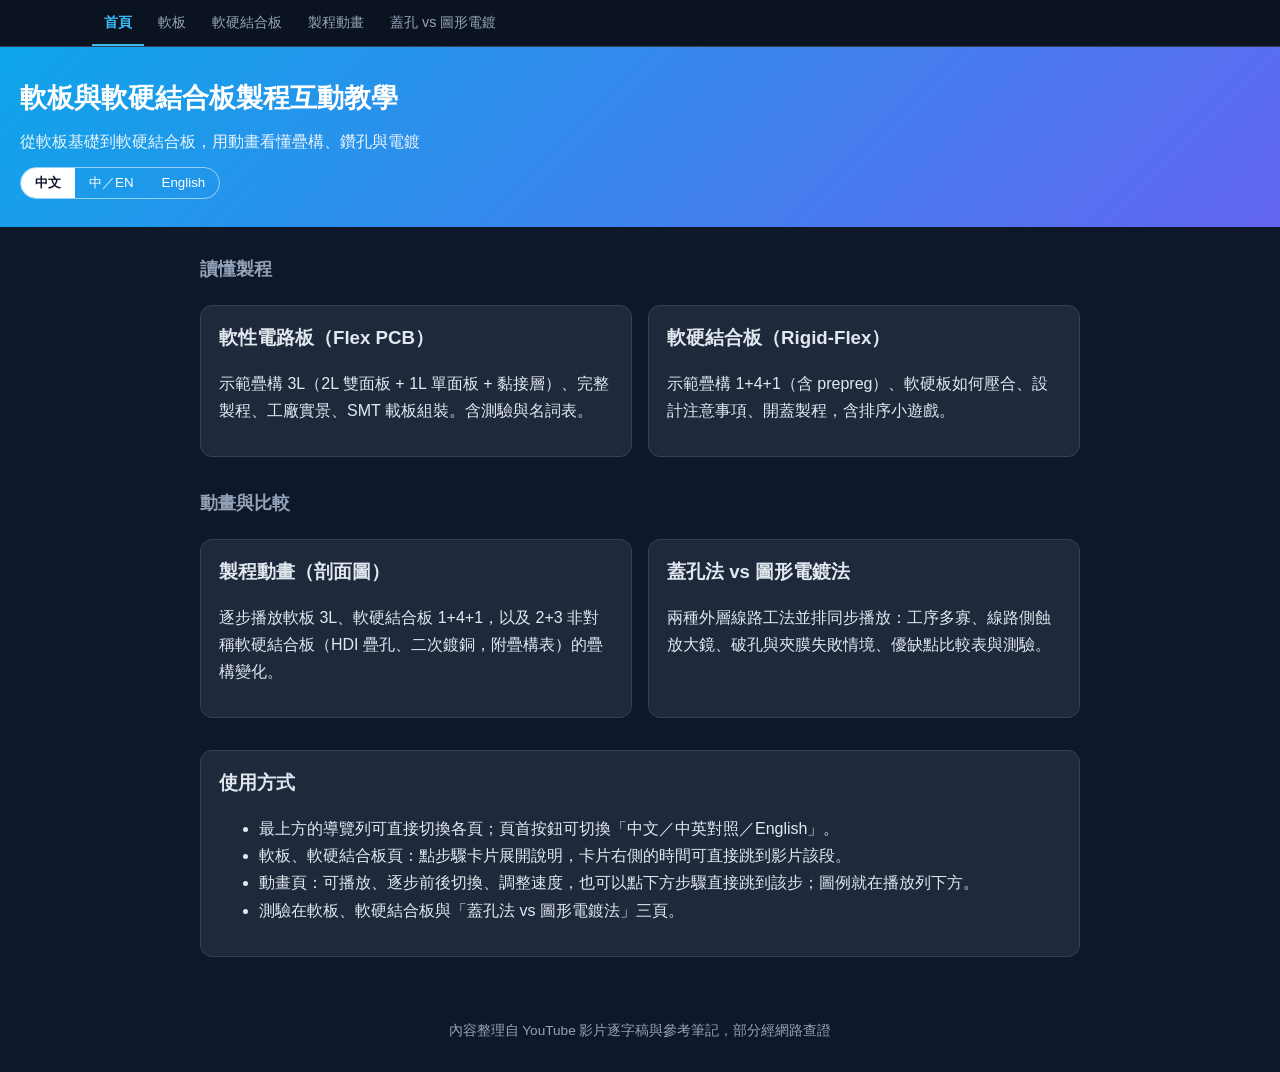
==== web/index.html @ 93a165ca "初版：軟板與軟硬結合板製程互動教學網站 Co-Authored-By: Claude Opus 5.5 <noreply@anthropic.com>" ====
<!DOCTYPE html>
<html lang="zh-Hant"><head><meta charset="utf-8"><meta name="viewport" content="width=device-width,initial-scale=1">
<title>軟板與軟硬結合板製程互動教學 | Flex & Rigid-Flex PCB Interactive Course</title><link rel="stylesheet" href="assets/style.css"></head>
<body>
<header><h1><span class="zh">軟板與軟硬結合板製程互動教學</span><span class="en">Flex &amp; Rigid-Flex PCB Manufacturing – Interactive Course</span></h1>
<p><span class="zh">從軟板基礎到軟硬結合板，用動畫看懂疊構、鑽孔與電鍍</span><span class="en">From flex basics to rigid-flex: stack-ups, drilling and plating, explained with animations</span></p></header>
<main>
<section class="home-group"><h2><span class="zh">讀懂製程</span><span class="en">Understand the process</span></h2>
<div class="home home2">
  <a class="card" href="flex.html">
   <h3><span class="zh">軟性電路板（Flex PCB）</span><span class="en">Flexible PCB (FPC)</span></h3>
   <p><span class="zh">示範疊構 3L（2L 雙面板 + 1L 單面板 + 黏接層）、完整製程、工廠實景、SMT 載板組裝。含測驗與名詞表。</span><span class="en">Demo stack-up 3L (2L double-sided + 1L single-sided + adhesive), full process, factory tour and SMT carrier-tray assembly. Includes quiz and glossary.</span></p></a>
  <a class="card" href="rigid-flex.html">
   <h3><span class="zh">軟硬結合板（Rigid-Flex）</span><span class="en">Rigid-Flex PCB</span></h3>
   <p><span class="zh">示範疊構 1+4+1（含 prepreg）、軟硬板如何壓合、設計注意事項、開蓋製程，含排序小遊戲。</span><span class="en">Demo stack-up 1+4+1 (with prepreg), how rigid and flex are laminated, design tips, cover opening, plus a process-ordering game.</span></p></a>
</div></section>
<section class="home-group"><h2><span class="zh">動畫與比較</span><span class="en">Animations &amp; comparisons</span></h2>
<div class="home home2">
  <a class="card" href="animation.html">
   <h3><span class="zh">製程動畫（剖面圖）</span><span class="en">Process animation (cross-section)</span></h3>
   <p><span class="zh">逐步播放軟板 3L、軟硬結合板 1+4+1，以及 2+3 非對稱軟硬結合板（HDI 疊孔、二次鍍銅，附疊構表）的疊構變化。</span><span class="en">Step-by-step cross-sections of flex 3L, rigid-flex 1+4+1 and 2+3 asymmetric rigid-flex (stacked HDI vias, two platings, with stack-up table).</span></p></a>
  <a class="card" href="plating.html">
   <h3><span class="zh">蓋孔法 vs 圖形電鍍法</span><span class="en">Tenting vs Pattern Plating</span></h3>
   <p><span class="zh">兩種外層線路工法並排同步播放：工序多寡、線路側蝕放大鏡、破孔與夾膜失敗情境、優缺點比較表與測驗。</span><span class="en">Two outer-layer methods side by side: step count, undercut magnifier, broken-tent and film-entrapment failures, pros/cons table and quiz.</span></p></a>
</div></section>
<div class="card"><h3><span class="zh">使用方式</span><span class="en">How to use</span></h3>
<ul><li><span class="zh">最上方的導覽列可直接切換各頁；頁首按鈕可切換「中文／中英對照／English」。</span><span class="en">Use the top bar to jump between pages; the header toggle switches Chinese / bilingual / English.</span></li>
<li><span class="zh">軟板、軟硬結合板頁：點步驟卡片展開說明，卡片右側的時間可直接跳到影片該段。</span><span class="en">Flex and Rigid-Flex pages: click a step card to expand it; the timestamp on the right jumps to that part of the video.</span></li>
<li><span class="zh">動畫頁：可播放、逐步前後切換、調整速度，也可以點下方步驟直接跳到該步；圖例就在播放列下方。</span><span class="en">Animation pages: play, step back and forth, change speed, or click a step to jump to it; the legend sits right under the controls.</span></li>
<li><span class="zh">測驗在軟板、軟硬結合板與「蓋孔法 vs 圖形電鍍法」三頁。</span><span class="en">Quizzes are on the Flex, Rigid-Flex and Tenting vs Pattern Plating pages.</span></li></ul></div>
</main><footer><span class="zh">內容整理自 YouTube 影片逐字稿與參考筆記，部分經網路查證</span><span class="en">Compiled from YouTube transcripts and reference notes, partly verified online</span></footer>
<script src="assets/app.js"></script><script>initLang()</script>
</body></html>
---- web/assets/style.css ----
:root{--bg:#0f172a;--card:#1e293b;--line:#334155;--text:#e2e8f0;--mut:#94a3b8;--acc:#38bdf8;--ok:#22c55e;--bad:#ef4444;--warn:#f59e0b}
*{box-sizing:border-box}
body{margin:0;font-family:"Noto Sans TC","Microsoft JhengHei",sans-serif;background:var(--bg);color:var(--text);line-height:1.7}
header{padding:28px 20px;background:linear-gradient(135deg,#0ea5e9,#6366f1);color:#fff}
header h1{margin:0 0 6px;font-size:1.7rem}header p{margin:0;opacity:.9}
header a{color:#fff;opacity:.85;font-size:.9rem}
main{max-width:920px;margin:0 auto;padding:20px}
nav.tabs{display:flex;gap:8px;flex-wrap:wrap;margin:16px 0;position:sticky;top:0;background:var(--bg);padding:8px 0;z-index:5}
nav.tabs button{background:var(--card);color:var(--text);border:1px solid var(--line);padding:8px 16px;border-radius:999px;cursor:pointer;font-size:.95rem}
nav.tabs button.on{background:var(--acc);color:#0f172a;font-weight:700}
section.panel{display:none}section.panel.on{display:block}
.card{background:var(--card);border:1px solid var(--line);border-radius:12px;padding:16px 18px;margin:12px 0}
.card h3{margin:0 0 6px}
.step{border:1px solid var(--line);border-radius:12px;margin:10px 0;background:var(--card);overflow:hidden}
.step>.hd{display:flex;gap:12px;align-items:center;padding:12px 16px;cursor:pointer}
.step>.hd .n{background:var(--acc);color:#0f172a;border-radius:50%;width:30px;height:30px;display:grid;place-items:center;font-weight:700;flex:none}
.step>.hd .t{flex:1;font-weight:600}.step>.hd .ts{color:var(--mut);font-size:.8rem}
.step>.bd{display:none;padding:0 18px 14px 58px}.step.open>.bd{display:block}
.step ul{margin:6px 0;padding-left:18px}
.tip{border-left:4px solid var(--warn);background:#422006;padding:8px 12px;border-radius:6px;margin:8px 0}
.key li{margin:4px 0}
table{border-collapse:collapse;width:100%;margin:8px 0}th,td{border:1px solid var(--line);padding:6px 10px;text-align:left}th{background:#0b1220}
.q{margin:14px 0}.q .opts button{display:block;width:100%;text-align:left;margin:6px 0;padding:10px 12px;background:#0b1220;color:var(--text);border:1px solid var(--line);border-radius:8px;cursor:pointer;font-size:.95rem}
.q .opts button.ok{background:#14532d;border-color:var(--ok)}.q .opts button.bad{background:#7f1d1d;border-color:var(--bad)}
.q .ex{display:none;color:var(--mut);font-size:.9rem}
.score{font-size:1.1rem;font-weight:700;color:var(--acc)}
.chips{display:flex;flex-wrap:wrap;gap:8px;margin:10px 0}
.chip{background:#0b1220;border:1px solid var(--line);padding:6px 12px;border-radius:8px;cursor:pointer}
button.chip{font:inherit;color:var(--text);text-align:left}
.chip.picked{opacity:.35;pointer-events:none}
.step>.hd .ts a{color:var(--acc);text-decoration:none}.step>.hd .ts a:hover{text-decoration:underline}
:focus-visible{outline:2px solid var(--acc);outline-offset:2px}
.slot{min-height:44px}
.slot .chip{background:var(--acc);color:#0f172a;display:inline-block;margin:3px}
.btn{background:var(--acc);color:#0f172a;border:0;padding:8px 16px;border-radius:8px;cursor:pointer;font-weight:700;margin:4px 4px 4px 0}
.btn.sec{background:var(--card);color:var(--text);border:1px solid var(--line)}
input.search{width:100%;padding:10px;border-radius:8px;border:1px solid var(--line);background:#0b1220;color:var(--text)}
.home{display:grid;grid-template-columns:repeat(auto-fit,minmax(260px,1fr));gap:16px}
.home a.card{text-decoration:none;color:var(--text);transition:.15s}.home a.card:hover{border-color:var(--acc);transform:translateY(-3px)}
.tag{display:inline-block;background:#0b1220;color:var(--acc);padding:2px 10px;border-radius:99px;font-size:.8rem;margin-right:6px}
.mermaid{background:#fff;border-radius:8px;padding:10px;color:#000}
/* 全站導覽列 */
.sitenav{background:#0b1220;border-bottom:1px solid var(--line)}
.sitenav .in{max-width:1120px;margin:0 auto;padding:0 12px;display:flex;gap:2px;overflow-x:auto;scrollbar-width:none}
.sitenav .in::-webkit-scrollbar{display:none}
.sitenav a{color:var(--mut);text-decoration:none;padding:10px 12px;white-space:nowrap;font-size:.9rem;border-bottom:2px solid transparent}
.sitenav a:hover{color:var(--text)}
.sitenav a.on{color:var(--acc);border-bottom-color:var(--acc);font-weight:700}
.m-both .sitenav .en{display:inline;margin-left:4px;font-size:.8em}
/* 動畫類頁面加寬 */
body.wide main{max-width:1120px}
.home-group{margin:8px 0 20px}.home-group>h2{font-size:1.1rem;color:var(--mut);margin:8px 0}
.home2{display:grid;grid-template-columns:repeat(auto-fit,minmax(280px,1fr));gap:16px}
footer{text-align:center;color:var(--mut);padding:30px;font-size:.85rem}

.m-zh .en{display:none}.m-en .zh{display:none}
.m-both .en{display:block;color:var(--mut);font-size:.88em;font-weight:400}
.m-both .tabs .en,.m-both .chip .en,.m-both .opts .en,.m-both th .en,.m-both .tag .en{font-size:.78em}
.m-both .step>.hd .t{line-height:1.4}
.langsw{margin-top:12px;display:inline-flex;border:1px solid #fff8;border-radius:999px;overflow:hidden}
.langsw button{background:transparent;color:#fff;border:0;padding:6px 14px;cursor:pointer}
.langsw button.on{background:#fff;color:#0f172a;font-weight:700}
.home .card .en{margin-top:2px}
.m-both .on .en,nav.tabs button.on .en,.btn:not(.sec) .en,.mode button.on .en,.chip.cur .en{color:inherit;opacity:.75}
header .en{color:rgba(255,255,255,.88)!important}

@media (max-width:600px){
 header{padding:20px 16px}header h1{font-size:1.4rem}
 main{padding:12px 16px}
 nav.tabs{flex-wrap:nowrap;overflow-x:auto;scrollbar-width:none;margin:8px 0}
 nav.tabs::-webkit-scrollbar{display:none}
 nav.tabs button{flex:none;padding:6px 12px}
 .step>.bd{padding:0 14px 12px 16px}
}
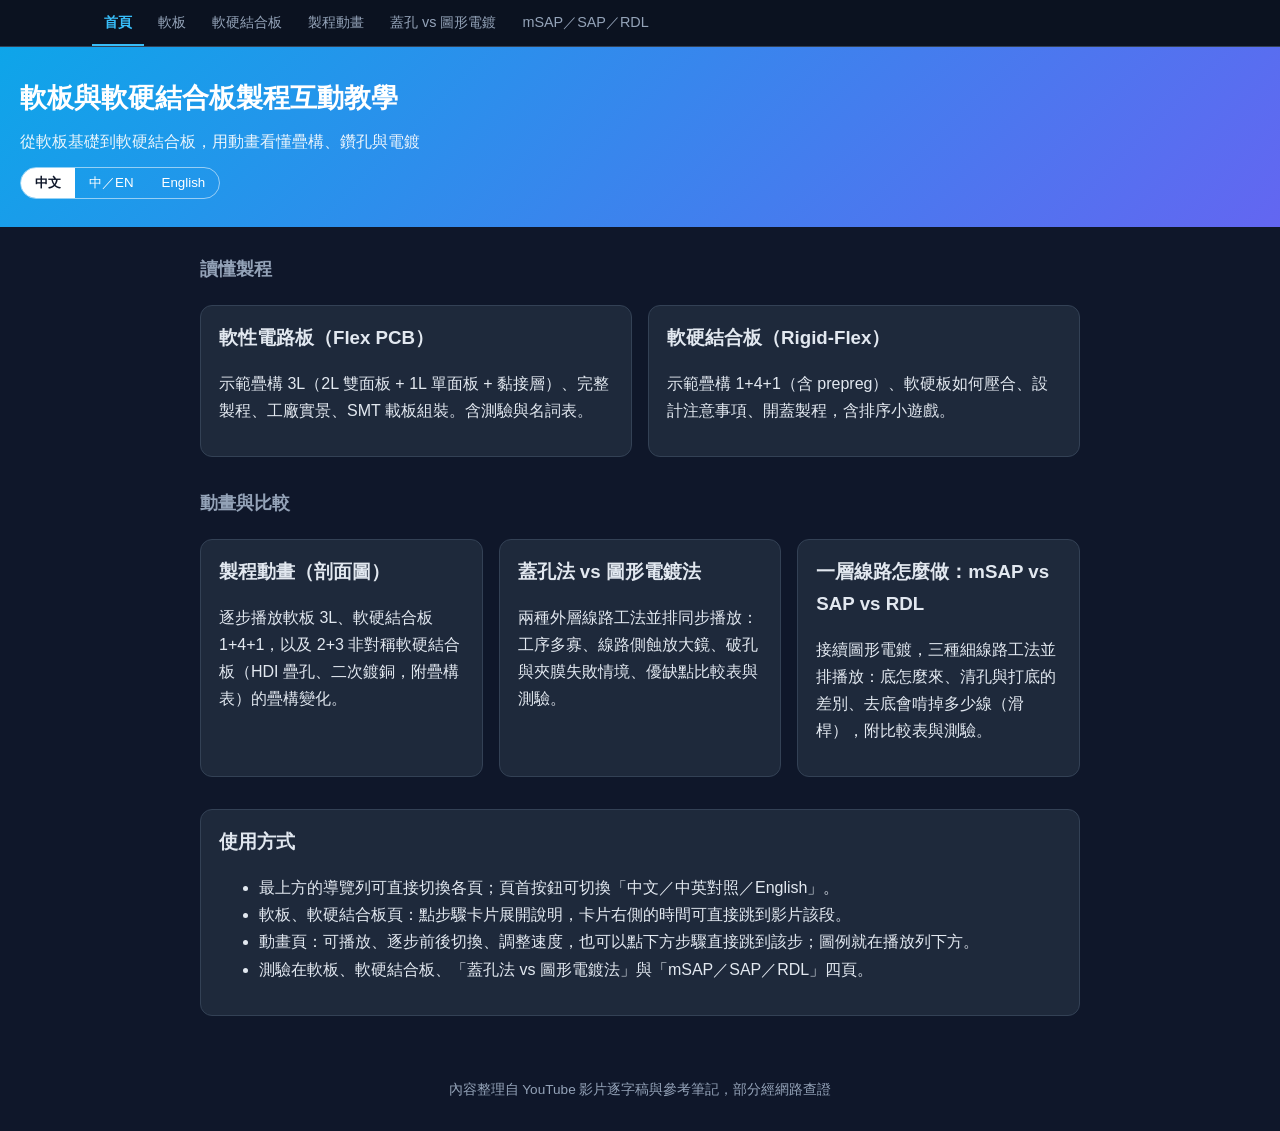
==== commit 92f456b7: "新增 mSAP／SAP／RDL 頁：一層線路怎麼做 - 三種細線路工法 6 步並排同步播放，剖面以 SVG 重畫（不使用原圖卡） - 演進軸接續 Tenting／Pattern Plating、去底滑" ====
--- a/web/index.html
+++ b/web/index.html
@@ -22,12 +22,15 @@
   <a class="card" href="plating.html">
    <h3><span class="zh">蓋孔法 vs 圖形電鍍法</span><span class="en">Tenting vs Pattern Plating</span></h3>
    <p><span class="zh">兩種外層線路工法並排同步播放：工序多寡、線路側蝕放大鏡、破孔與夾膜失敗情境、優缺點比較表與測驗。</span><span class="en">Two outer-layer methods side by side: step count, undercut magnifier, broken-tent and film-entrapment failures, pros/cons table and quiz.</span></p></a>
+  <a class="card" href="fine-line.html">
+   <h3><span class="zh">一層線路怎麼做：mSAP vs SAP vs RDL</span><span class="en">Building one layer: mSAP vs SAP vs RDL</span></h3>
+   <p><span class="zh">接續圖形電鍍，三種細線路工法並排播放：底怎麼來、清孔與打底的差別、去底會啃掉多少線（滑桿），附比較表與測驗。</span><span class="en">Following pattern plating, three fine-line methods side by side: how the seed is made, cleaning and seeding differences, a seed-removal slider, comparison table and quiz.</span></p></a>
 </div></section>
 <div class="card"><h3><span class="zh">使用方式</span><span class="en">How to use</span></h3>
 <ul><li><span class="zh">最上方的導覽列可直接切換各頁；頁首按鈕可切換「中文／中英對照／English」。</span><span class="en">Use the top bar to jump between pages; the header toggle switches Chinese / bilingual / English.</span></li>
 <li><span class="zh">軟板、軟硬結合板頁：點步驟卡片展開說明，卡片右側的時間可直接跳到影片該段。</span><span class="en">Flex and Rigid-Flex pages: click a step card to expand it; the timestamp on the right jumps to that part of the video.</span></li>
 <li><span class="zh">動畫頁：可播放、逐步前後切換、調整速度，也可以點下方步驟直接跳到該步；圖例就在播放列下方。</span><span class="en">Animation pages: play, step back and forth, change speed, or click a step to jump to it; the legend sits right under the controls.</span></li>
-<li><span class="zh">測驗在軟板、軟硬結合板與「蓋孔法 vs 圖形電鍍法」三頁。</span><span class="en">Quizzes are on the Flex, Rigid-Flex and Tenting vs Pattern Plating pages.</span></li></ul></div>
+<li><span class="zh">測驗在軟板、軟硬結合板、「蓋孔法 vs 圖形電鍍法」與「mSAP／SAP／RDL」四頁。</span><span class="en">Quizzes are on the Flex, Rigid-Flex, Tenting vs Pattern Plating and mSAP / SAP / RDL pages.</span></li></ul></div>
 </main><footer><span class="zh">內容整理自 YouTube 影片逐字稿與參考筆記，部分經網路查證</span><span class="en">Compiled from YouTube transcripts and reference notes, partly verified online</span></footer>
 <script src="assets/app.js"></script><script>initLang()</script>
 </body></html>
